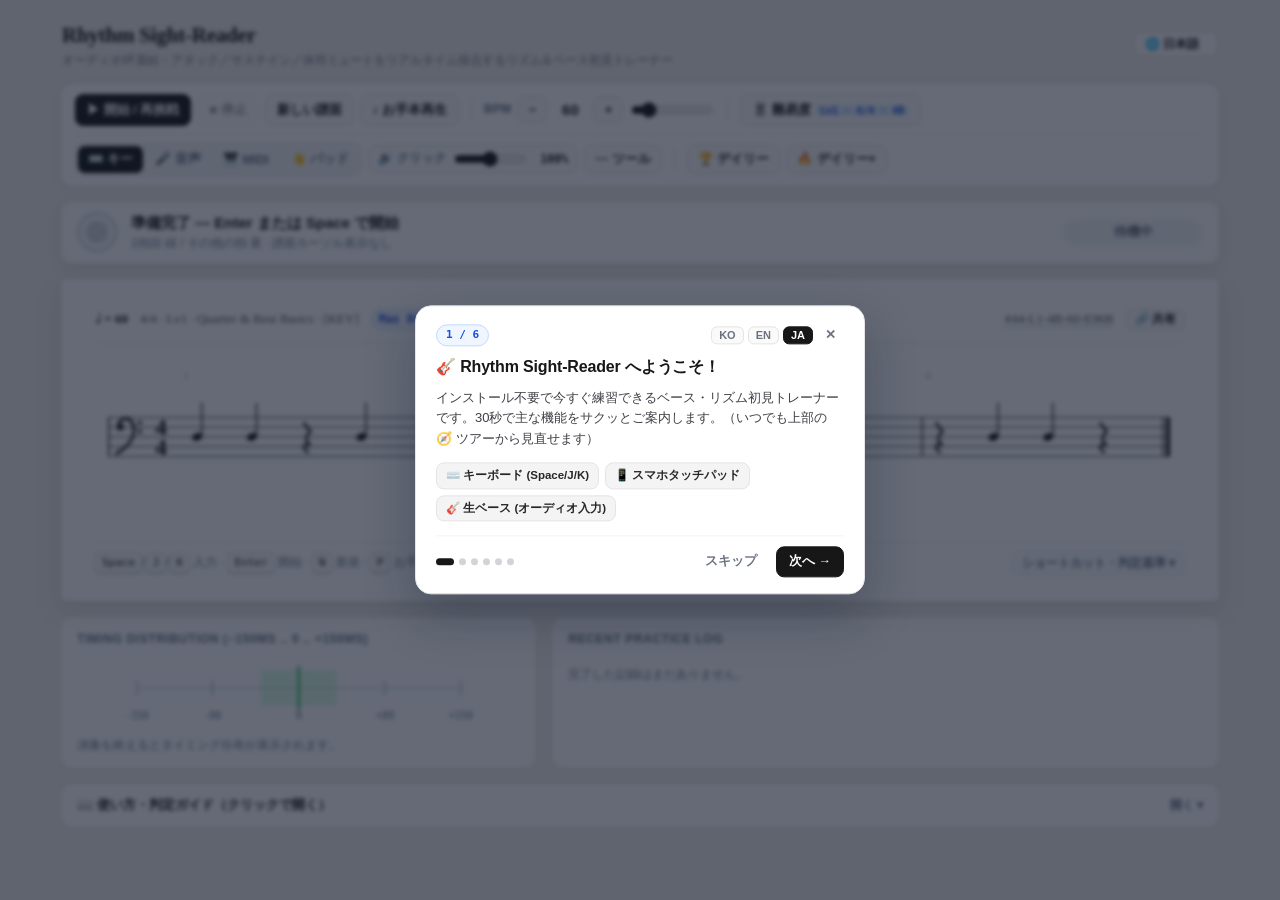
==== ja/index.html @ f6312f18 "Polish first-visit UX, multilingual SEO entries, double-piano fix, and Umami funnel tracking" ====
<!DOCTYPE html>
<html lang="ja">
<head>
<meta charset="UTF-8" />
<meta name="viewport" content="width=device-width, initial-scale=1.0" />
<title>無料リズム初見・ベース譜読み練習サイト — Rhythm Sight-Reader</title>
<meta name="description" content="インストール・登録不要の無料オンラインリズム初見＆ベース練習トレーナー。オーディオインターフェース直結でアタック精度(ms)、サステイン、休符ミュート、スタッカート、ゴーストノートまでリアルタイム採点。6段階難易度・5拍子・ジャズ音程初見・MIDI対応。" />
<meta name="keywords" content="リズム初見, ベース初見練習, リズムトレーニング 無料, 譜読み 練習 サイト, ヘ音記号 譜読み, ト音記号 譜読み, シンコペーション練習, 16分音符 リズム練習, ギャップクリック, オーディオインターフェース ベース練習, ジャズベース 練習" />
<meta name="robots" content="index, follow, max-image-preview:large" />
<link rel="canonical" href="https://gnosia1104.github.io/rhythm-practice/ja/" />
<link rel="alternate" hreflang="en" href="https://gnosia1104.github.io/rhythm-practice/" />
<link rel="alternate" hreflang="ko" href="https://gnosia1104.github.io/rhythm-practice/ko/" />
<link rel="alternate" hreflang="ja" href="https://gnosia1104.github.io/rhythm-practice/ja/" />
<link rel="alternate" hreflang="x-default" href="https://gnosia1104.github.io/rhythm-practice/" />
<meta property="og:type" content="website" />
<meta property="og:site_name" content="Rhythm Sight-Reader" />
<meta property="og:locale" content="ja_JP" />
<meta property="og:url" content="https://gnosia1104.github.io/rhythm-practice/ja/" />
<meta property="og:title" content="無料リズム初見・ベース譜読みトレーナー — Rhythm Sight-Reader" />
<meta property="og:description" content="オーディオI/F直結・サステイン＆休符ミュートまでリアルタイム採点できる無料オンラインリズム＆ベース初見練習サイト。" />
<meta property="og:image" content="https://gnosia1104.github.io/rhythm-practice/og-image.png?v=2" />
<script>
try { localStorage.setItem("rhythm_practice_lang", "ja"); } catch (_) {}
location.replace("../?lang=ja" + (location.search ? "&" + location.search.slice(1) : "") + location.hash);
</script>
</head>
<body style="font-family:system-ui,-apple-system,sans-serif;max-width:680px;margin:48px auto;padding:0 20px;line-height:1.6;color:#18181b;">
  <main>
    <h1>Rhythm Sight-Reader — 無料リズム初見・ベース譜読みトレーナー</h1>
    <p>オーディオインターフェース直結・キーボード・USB MIDI・タッチパッドで、アタック精度(ms)・サステイン・休符ミュート・スタッカート・ゴーストノートまでリアルタイム採点するオンライン初見トレーナーです。</p>
    <ul>
      <li>6段階リズム難易度（4分基礎〜16分応用） · 5拍子（4/4, 3/4, 2/4, 5/4, 6/8）</li>
      <li>ジャズ・フラット系(0♭〜7♭) ヘ音記号＆ト音記号の音程初見 BETA · フリーテンポ · 相対音(移動ド)</li>
      <li>ギャップクリック · 先読みフェード · BPMラッシュ · カスタム譜面エディタ · デイリーチャレンジ</li>
    </ul>
    <p><a href="../?lang=ja">▶ 日本語でトレーナーを開く</a> · <a href="../learn.html">📖 五線譜・音符の基礎学習</a></p>
  </main>
</body>
</html>
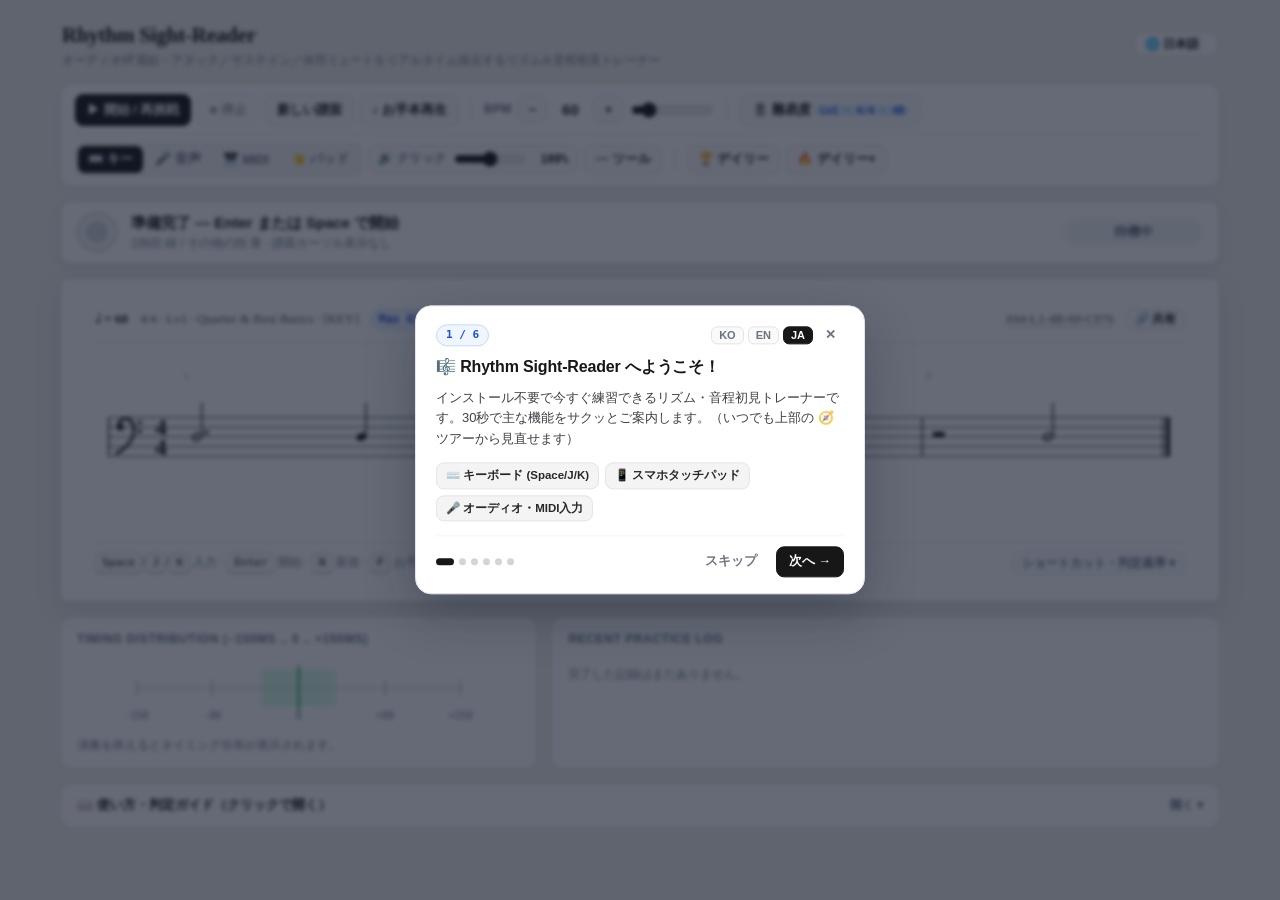
==== commit 83b613b2: "Remove bass-only branding across UI, SEO, learn page, share card, and docs" ====
--- a/ja/index.html
+++ b/ja/index.html
@@ -3,9 +3,9 @@
 <head>
 <meta charset="UTF-8" />
 <meta name="viewport" content="width=device-width, initial-scale=1.0" />
-<title>無料リズム初見・ベース譜読み練習サイト — Rhythm Sight-Reader</title>
-<meta name="description" content="インストール・登録不要の無料オンラインリズム初見＆ベース練習トレーナー。オーディオインターフェース直結でアタック精度(ms)、サステイン、休符ミュート、スタッカート、ゴーストノートまでリアルタイム採点。6段階難易度・5拍子・ジャズ音程初見・MIDI対応。" />
-<meta name="keywords" content="リズム初見, ベース初見練習, リズムトレーニング 無料, 譜読み 練習 サイト, ヘ音記号 譜読み, ト音記号 譜読み, シンコペーション練習, 16分音符 リズム練習, ギャップクリック, オーディオインターフェース ベース練習, ジャズベース 練習" />
+<title>無料リズム・音程初見練習サイト — Rhythm Sight-Reader</title>
+<meta name="description" content="インストール・登録不要の無料オンラインリズム＆音程初見トレーナー。オーディオインターフェース直結でアタック精度(ms)、サステイン、休符ミュート、スタッカート、ゴーストノートまでリアルタイム採点。6段階難易度・5拍子・ジャズ音程初見・MIDI対応。" />
+<meta name="keywords" content="リズム初見, 音程初見, リズムトレーニング 無料, 譜読み 練習 サイト, ヘ音記号 譜読み, ト音記号 譜読み, シンコペーション練習, 16分音符 リズム練習, ギャップクリック, オーディオインターフェース 楽器練習, ジャズ譜読み 練習" />
 <meta name="robots" content="index, follow, max-image-preview:large" />
 <link rel="canonical" href="https://gnosia1104.github.io/rhythm-practice/ja/" />
 <link rel="alternate" hreflang="en" href="https://gnosia1104.github.io/rhythm-practice/" />
@@ -16,8 +16,8 @@
 <meta property="og:site_name" content="Rhythm Sight-Reader" />
 <meta property="og:locale" content="ja_JP" />
 <meta property="og:url" content="https://gnosia1104.github.io/rhythm-practice/ja/" />
-<meta property="og:title" content="無料リズム初見・ベース譜読みトレーナー — Rhythm Sight-Reader" />
-<meta property="og:description" content="オーディオI/F直結・サステイン＆休符ミュートまでリアルタイム採点できる無料オンラインリズム＆ベース初見練習サイト。" />
+<meta property="og:title" content="無料リズム・音程初見トレーナー — Rhythm Sight-Reader" />
+<meta property="og:description" content="オーディオI/F直結・サステイン＆休符ミュートまでリアルタイム採点できる無料オンラインリズム＆音程初見練習サイト。" />
 <meta property="og:image" content="https://gnosia1104.github.io/rhythm-practice/og-image.png?v=2" />
 <script>
 try { localStorage.setItem("rhythm_practice_lang", "ja"); } catch (_) {}
@@ -26,7 +26,7 @@
 </head>
 <body style="font-family:system-ui,-apple-system,sans-serif;max-width:680px;margin:48px auto;padding:0 20px;line-height:1.6;color:#18181b;">
   <main>
-    <h1>Rhythm Sight-Reader — 無料リズム初見・ベース譜読みトレーナー</h1>
+    <h1>Rhythm Sight-Reader — 無料リズム・音程初見トレーナー</h1>
     <p>オーディオインターフェース直結・キーボード・USB MIDI・タッチパッドで、アタック精度(ms)・サステイン・休符ミュート・スタッカート・ゴーストノートまでリアルタイム採点するオンライン初見トレーナーです。</p>
     <ul>
       <li>6段階リズム難易度（4分基礎〜16分応用） · 5拍子（4/4, 3/4, 2/4, 5/4, 6/8）</li>
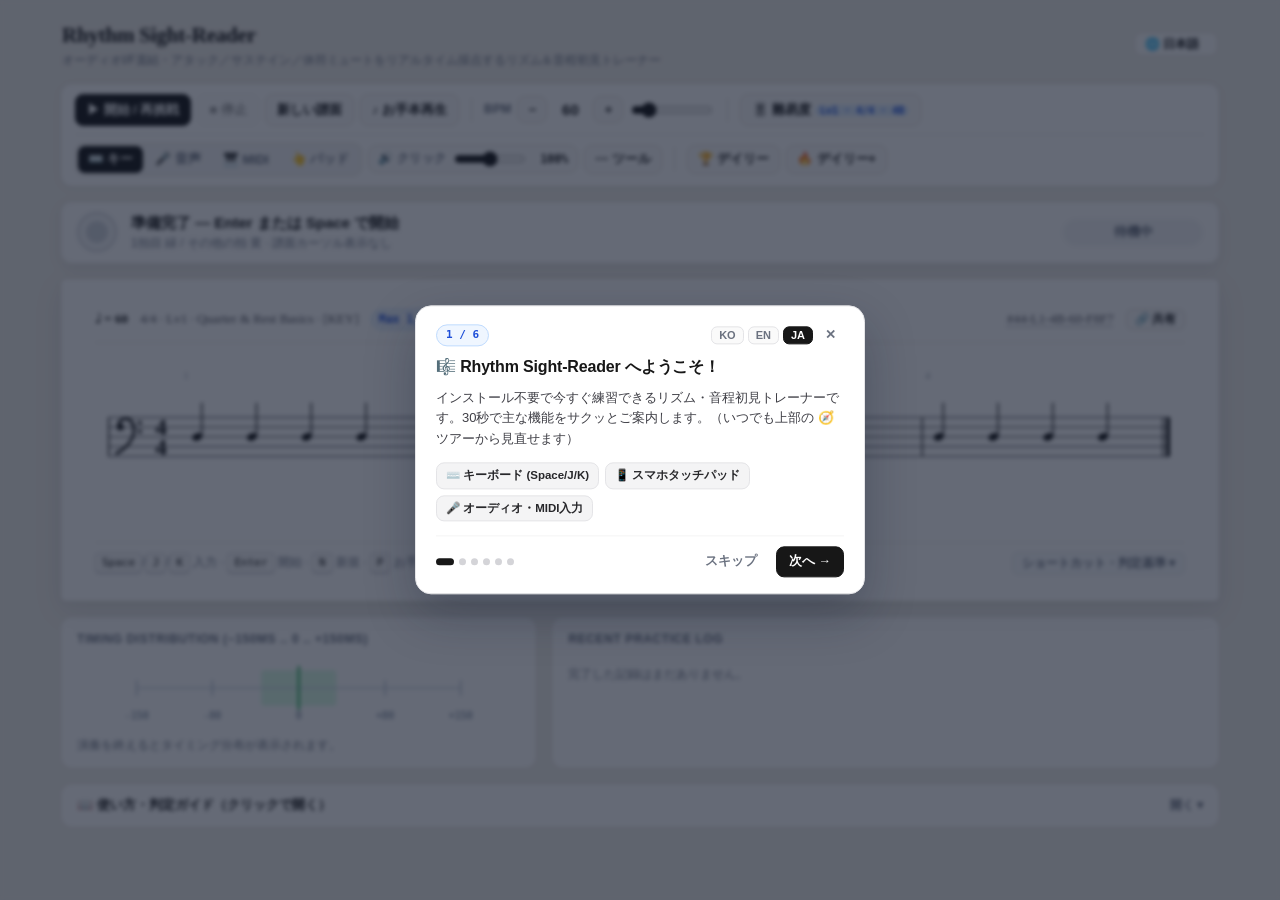
==== commit 3db8957e: "Update og-image.png to universal Rhythm & Pitch Sight-Reading branding (v3)" ====
--- a/ja/index.html
+++ b/ja/index.html
@@ -18,7 +18,7 @@
 <meta property="og:url" content="https://gnosia1104.github.io/rhythm-practice/ja/" />
 <meta property="og:title" content="無料リズム・音程初見トレーナー — Rhythm Sight-Reader" />
 <meta property="og:description" content="オーディオI/F直結・サステイン＆休符ミュートまでリアルタイム採点できる無料オンラインリズム＆音程初見練習サイト。" />
-<meta property="og:image" content="https://gnosia1104.github.io/rhythm-practice/og-image.png?v=2" />
+<meta property="og:image" content="https://gnosia1104.github.io/rhythm-practice/og-image.png?v=3" />
 <script>
 try { localStorage.setItem("rhythm_practice_lang", "ja"); } catch (_) {}
 location.replace("../?lang=ja" + (location.search ? "&" + location.search.slice(1) : "") + location.hash);
